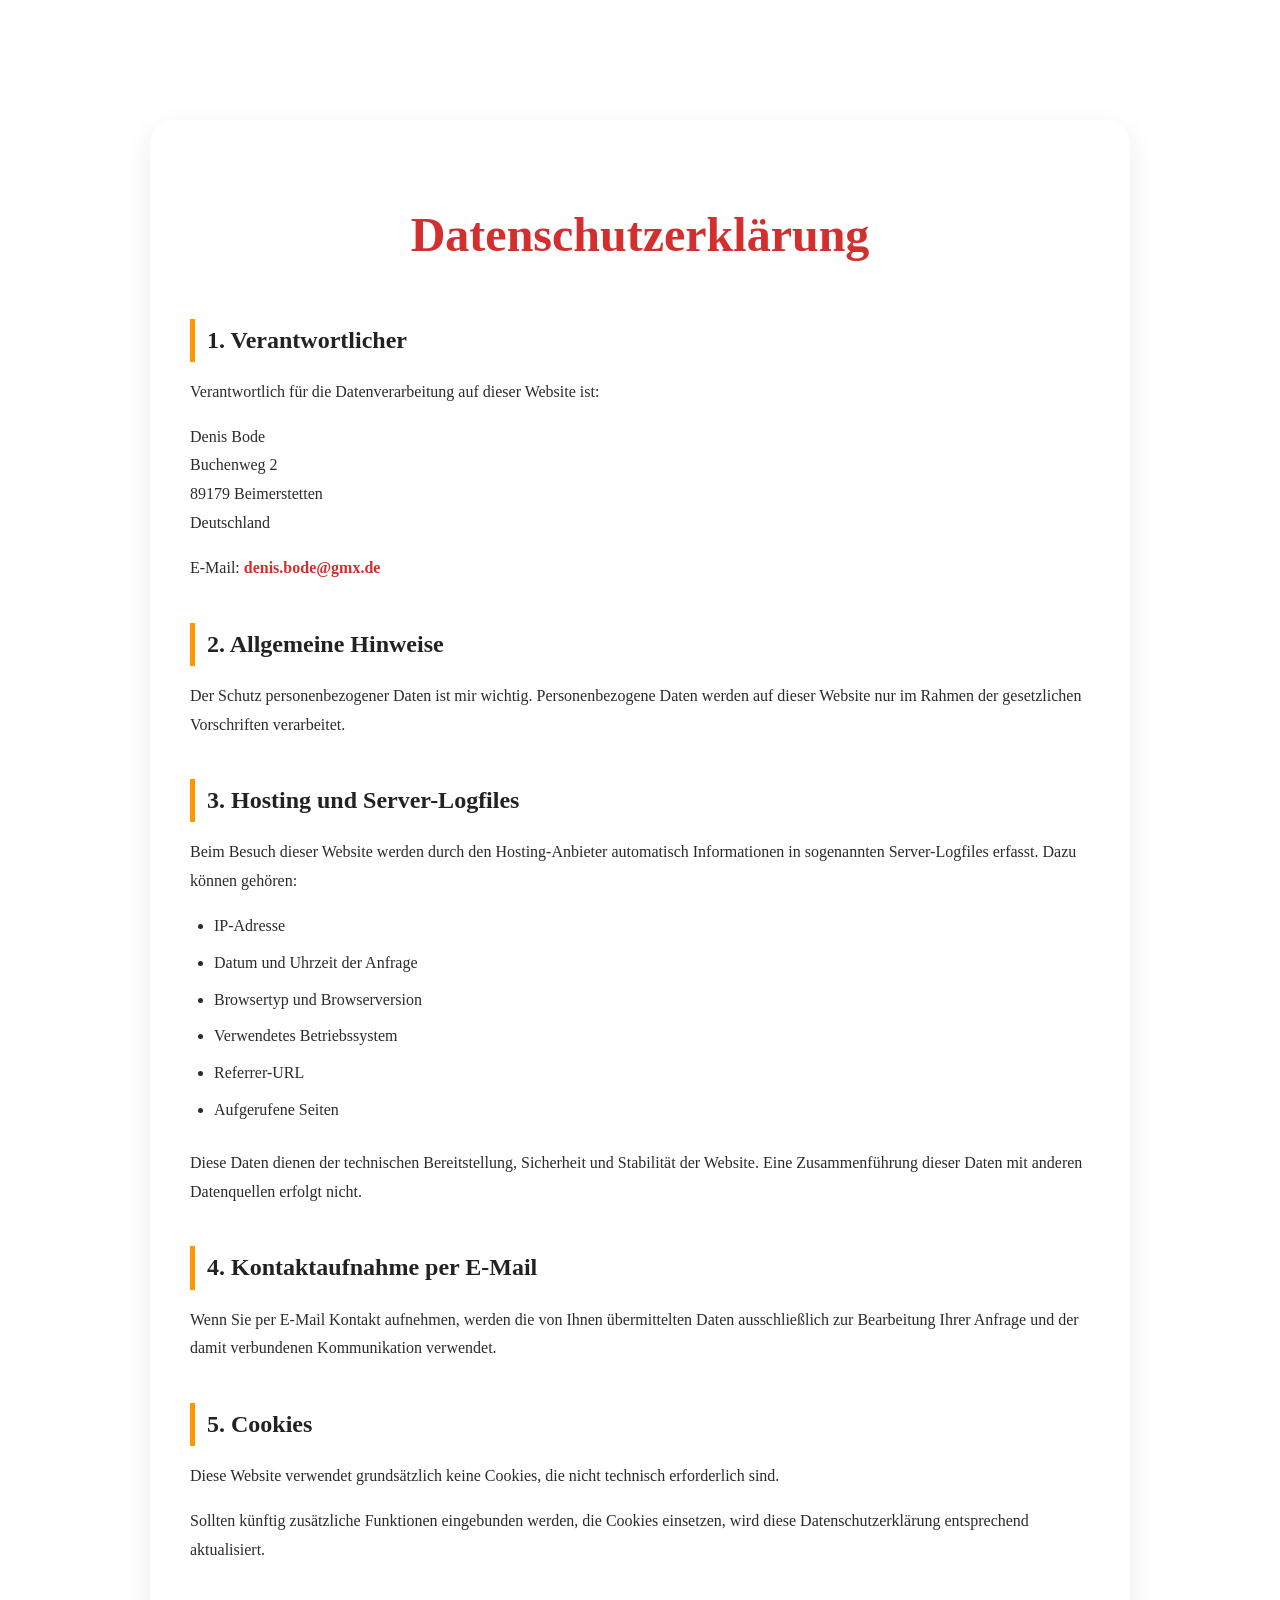
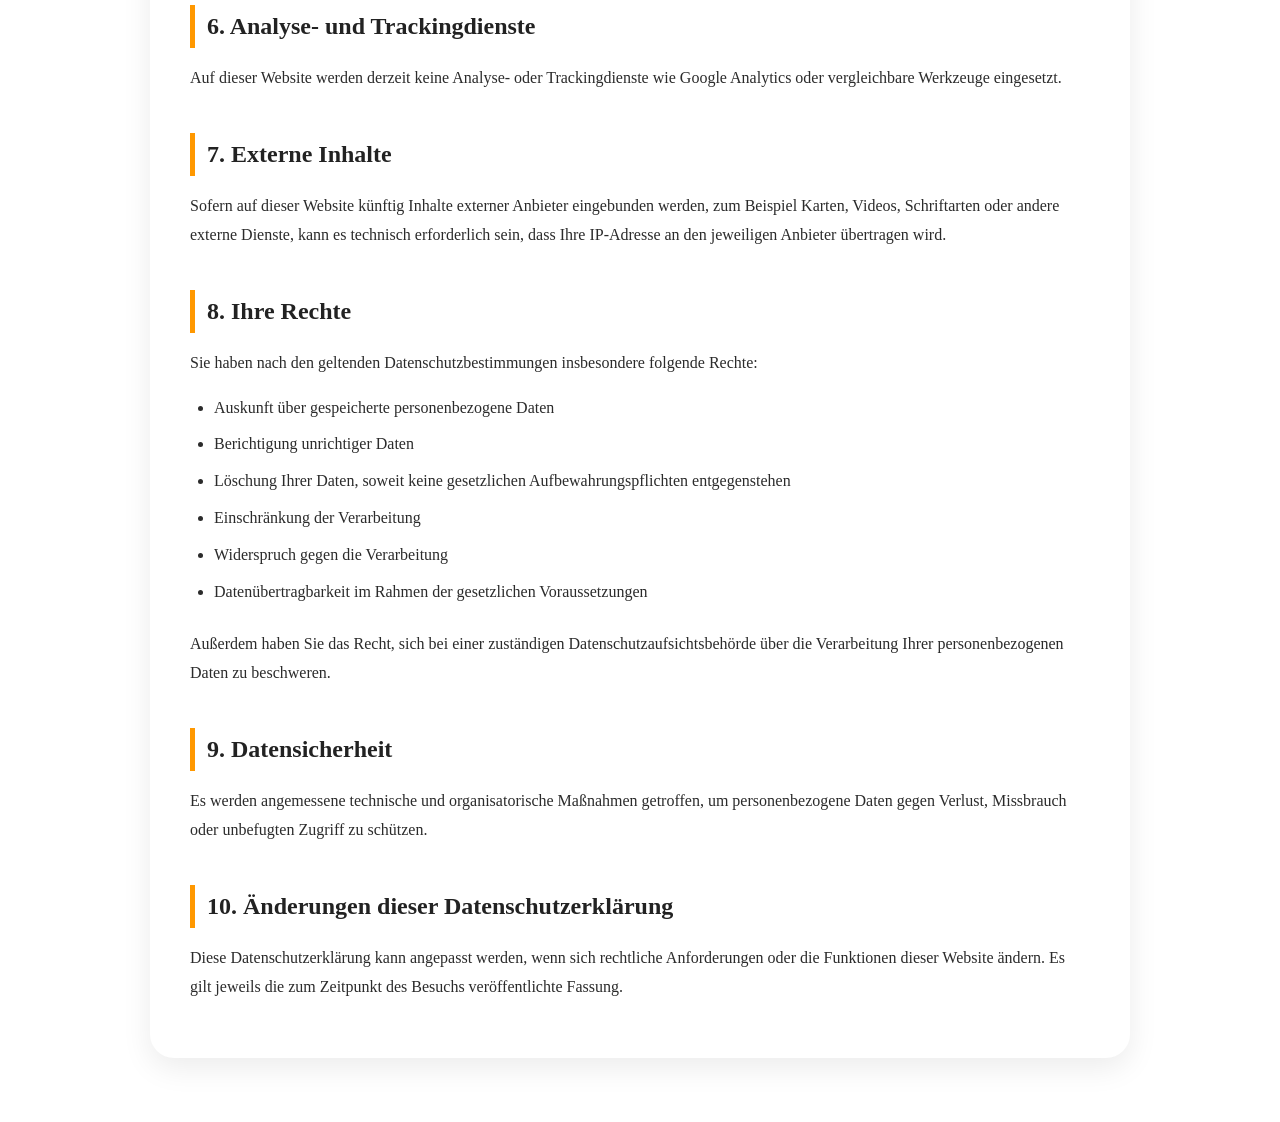
==== datenschutz.html @ baaefd2c "add dateschutz.html, impressum.html for footer with styles" ====
<!DOCTYPE html>
<html lang="de">

<head>
    <meta charset="UTF-8">
    <meta name="viewport" content="width=device-width, initial-scale=1.0">
    <title>Datenschutz</title>
    <link rel="stylesheet" href="./styles/style.css">
</head>

<body>



    <main class="legal-container">

        <h1>Datenschutzerklärung</h1>

        <h2>1. Verantwortlicher</h2>
        <p>
            Verantwortlich für die Datenverarbeitung auf dieser Website ist:
        </p>

        <p>
            Denis Bode<br>
            Buchenweg 2<br>
            89179 Beimerstetten<br>
            Deutschland
        </p>

        <p>
            E-Mail:
            <a href="mailto:denis.bode@gmx.de">denis.bode@gmx.de</a>
        </p>

        <h2>2. Allgemeine Hinweise</h2>
        <p>
            Der Schutz personenbezogener Daten ist mir wichtig. Personenbezogene Daten
            werden auf dieser Website nur im Rahmen der gesetzlichen Vorschriften verarbeitet.
        </p>

        <h2>3. Hosting und Server-Logfiles</h2>
        <p>
            Beim Besuch dieser Website werden durch den Hosting-Anbieter automatisch
            Informationen in sogenannten Server-Logfiles erfasst. Dazu können gehören:
        </p>

        <ul>
            <li>IP-Adresse</li>
            <li>Datum und Uhrzeit der Anfrage</li>
            <li>Browsertyp und Browserversion</li>
            <li>Verwendetes Betriebssystem</li>
            <li>Referrer-URL</li>
            <li>Aufgerufene Seiten</li>
        </ul>

        <p>
            Diese Daten dienen der technischen Bereitstellung, Sicherheit und Stabilität
            der Website. Eine Zusammenführung dieser Daten mit anderen Datenquellen erfolgt nicht.
        </p>

        <h2>4. Kontaktaufnahme per E-Mail</h2>
        <p>
            Wenn Sie per E-Mail Kontakt aufnehmen, werden die von Ihnen übermittelten Daten
            ausschließlich zur Bearbeitung Ihrer Anfrage und der damit verbundenen Kommunikation
            verwendet.
        </p>

        <h2>5. Cookies</h2>
        <p>
            Diese Website verwendet grundsätzlich keine Cookies, die nicht technisch erforderlich sind.
        </p>

        <p>
            Sollten künftig zusätzliche Funktionen eingebunden werden, die Cookies einsetzen,
            wird diese Datenschutzerklärung entsprechend aktualisiert.
        </p>

        <h2>6. Analyse- und Trackingdienste</h2>
        <p>
            Auf dieser Website werden derzeit keine Analyse- oder Trackingdienste wie
            Google Analytics oder vergleichbare Werkzeuge eingesetzt.
        </p>

        <h2>7. Externe Inhalte</h2>
        <p>
            Sofern auf dieser Website künftig Inhalte externer Anbieter eingebunden werden,
            zum Beispiel Karten, Videos, Schriftarten oder andere externe Dienste, kann es
            technisch erforderlich sein, dass Ihre IP-Adresse an den jeweiligen Anbieter
            übertragen wird.
        </p>

        <h2>8. Ihre Rechte</h2>
        <p>
            Sie haben nach den geltenden Datenschutzbestimmungen insbesondere folgende Rechte:
        </p>

        <ul>
            <li>Auskunft über gespeicherte personenbezogene Daten</li>
            <li>Berichtigung unrichtiger Daten</li>
            <li>Löschung Ihrer Daten, soweit keine gesetzlichen Aufbewahrungspflichten entgegenstehen</li>
            <li>Einschränkung der Verarbeitung</li>
            <li>Widerspruch gegen die Verarbeitung</li>
            <li>Datenübertragbarkeit im Rahmen der gesetzlichen Voraussetzungen</li>
        </ul>

        <p>
            Außerdem haben Sie das Recht, sich bei einer zuständigen Datenschutzaufsichtsbehörde
            über die Verarbeitung Ihrer personenbezogenen Daten zu beschweren.
        </p>

        <h2>9. Datensicherheit</h2>
        <p>
            Es werden angemessene technische und organisatorische Maßnahmen getroffen, um
            personenbezogene Daten gegen Verlust, Missbrauch oder unbefugten Zugriff zu schützen.
        </p>

        <h2>10. Änderungen dieser Datenschutzerklärung</h2>
        <p>
            Diese Datenschutzerklärung kann angepasst werden, wenn sich rechtliche Anforderungen
            oder die Funktionen dieser Website ändern. Es gilt jeweils die zum Zeitpunkt des
            Besuchs veröffentlichte Fassung.
        </p>

    </main>

</body>

</html>
---- styles/style.css ----
.main-header {
    height: 128px;
    background-color: #E76C1F;
}

.main-footer {
    background-color: #E76C1F;
    min-height: 96px;

    display: flex;
    justify-content: center;
    align-items: center;
}

.footer-content {
    display: flex;
    justify-content: center;
    align-items: center;
    gap: 48px;

    flex-wrap: wrap;

    color: white;
    font-size: 15px;
    font-weight: 500;
}

.footer-content a {
    color: white;
    text-decoration: none;
    transition: opacity 0.2s ease;
}

.footer-content a:hover {
    opacity: 0.75;
}

.hero-section {
    position: relative;
}

.hero-image {
    width: 100%;
    height: 500px;
    object-fit: cover;
    display: block;
}

.profile-image-container {
    width: 250px;
    height: 250px;
    border-radius: 50%;
    background-color: white;
    border: solid 20px white;

    position: absolute;
    left: 50%;
    bottom: -100px;
    transform: translateX(-50%);

    overflow: hidden;
}

.hero-icon-image {
    width: 100%;
    height: 100%;
    object-fit: cover;
}

.headline {
    font-size: 64px;
}

.restaurant-info {
    display: flex;
    flex-direction: column;
    align-items: center;

    padding-top: 90px;
    padding-bottom: 24px;
}

.restaurant-info h1 {
    font-size: 32px;
    color: #E76C1F;
    margin-bottom: 8px;
}

.restaurant-info p {
    font-size: 14px;
    text-align: center;
    max-width: 500px;
}

/* ===========================
   Datenschutz / Impressum
   =========================== */

.legal-container {
    max-width: 900px;
    margin: 120px auto 64px;
    padding: 40px;
    background: #ffffff;
    border-radius: 24px;
    box-shadow: 0 10px 30px rgba(0, 0, 0, 0.08);
    line-height: 1.8;
    color: #2b2b2b;
}

.legal-container h1 {
    font-size: 3rem;
    margin-bottom: 32px;
    text-align: center;
    color: #d32f2f;
    /* Passend zu einer Burger-/Bestellapp */
}

.legal-container h2 {
    font-size: 1.5rem;
    margin-top: 40px;
    margin-bottom: 16px;
    color: #222;
    border-left: 5px solid #ff9800;
    padding-left: 12px;
}

.legal-container p {
    margin-bottom: 16px;
    font-size: 1rem;
}

.legal-container ul {
    margin: 16px 0 24px 24px;
    padding: 0;
}

.legal-container li {
    margin-bottom: 8px;
}

.legal-container a {
    color: #d32f2f;
    text-decoration: none;
    font-weight: 600;
    transition: color 0.2s ease;
}

.legal-container a:hover {
    color: #ff9800;
    text-decoration: underline;
}

@media (max-width: 768px) {
    .legal-container {
        margin: 96px 16px 32px;
        padding: 24px;
        border-radius: 16px;
    }

    .legal-container h1 {
        font-size: 2.2rem;
    }

    .legal-container h2 {
        font-size: 1.3rem;
    }
}
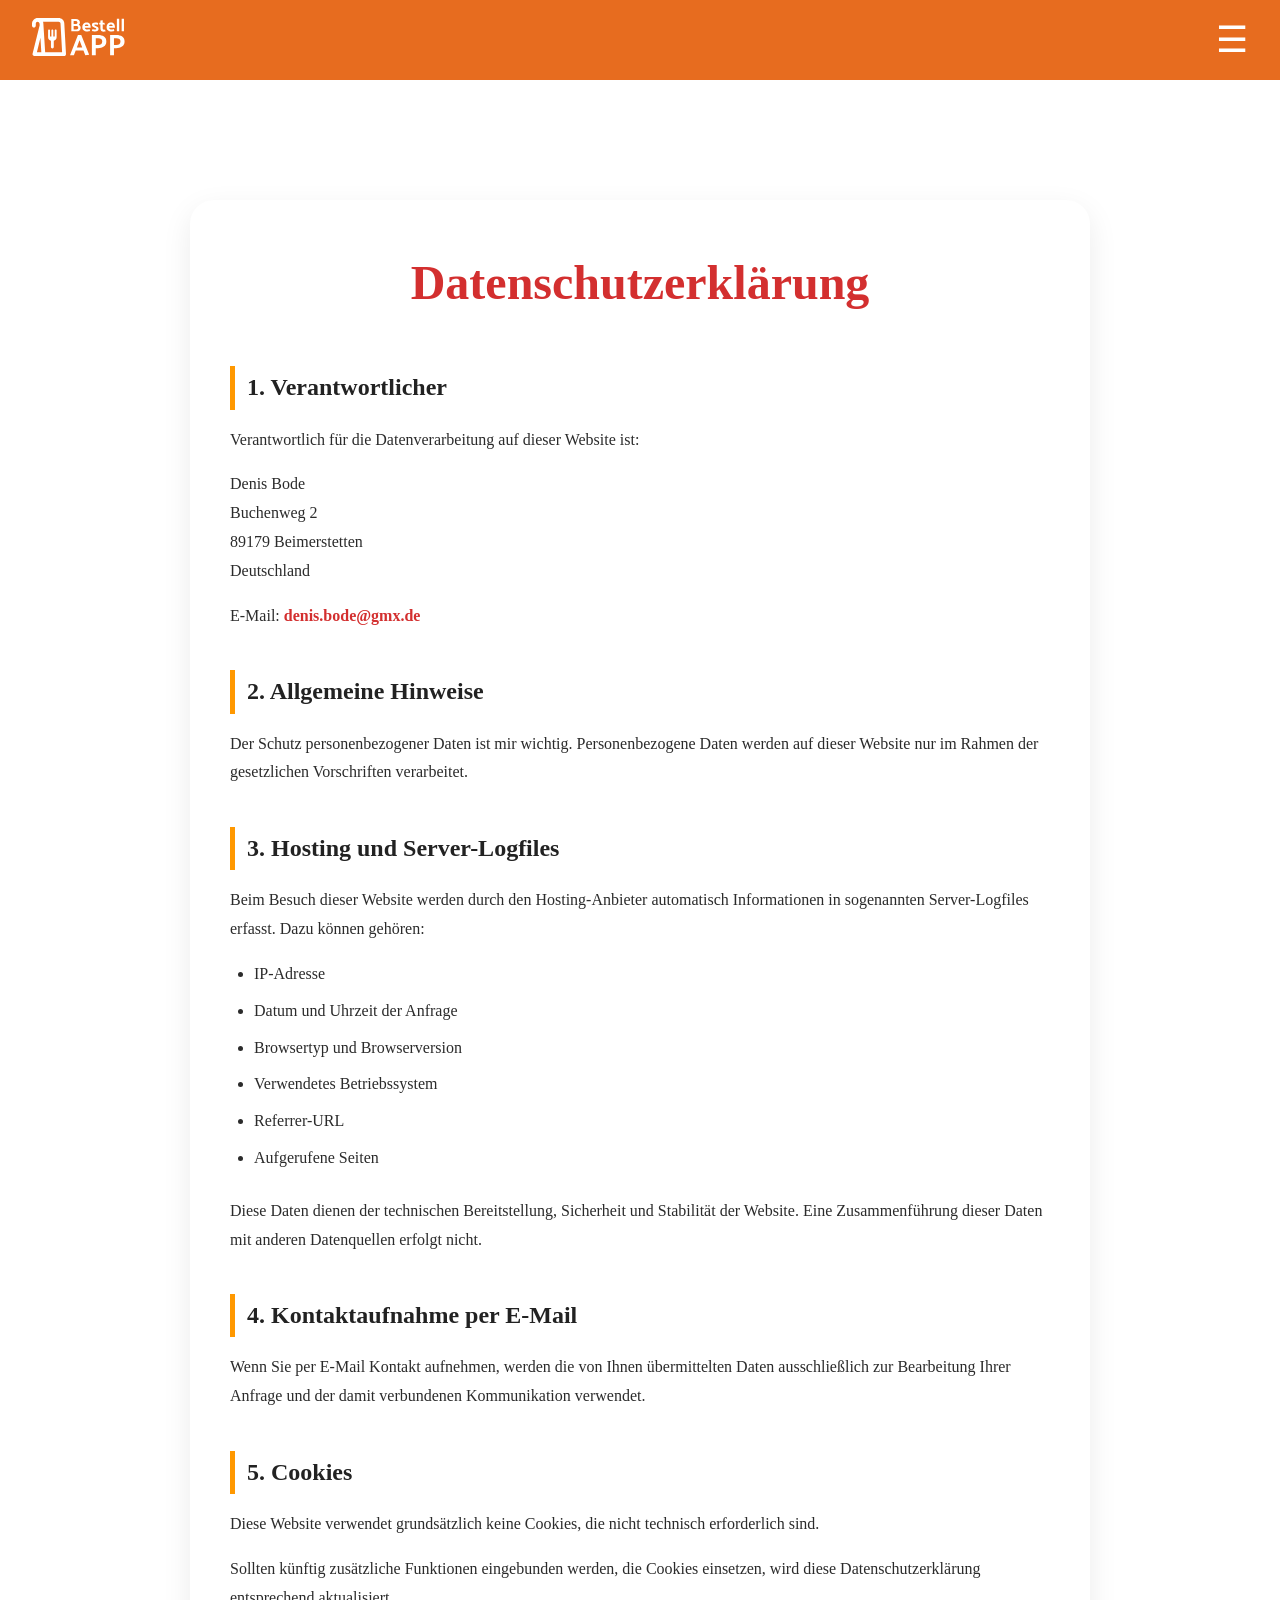
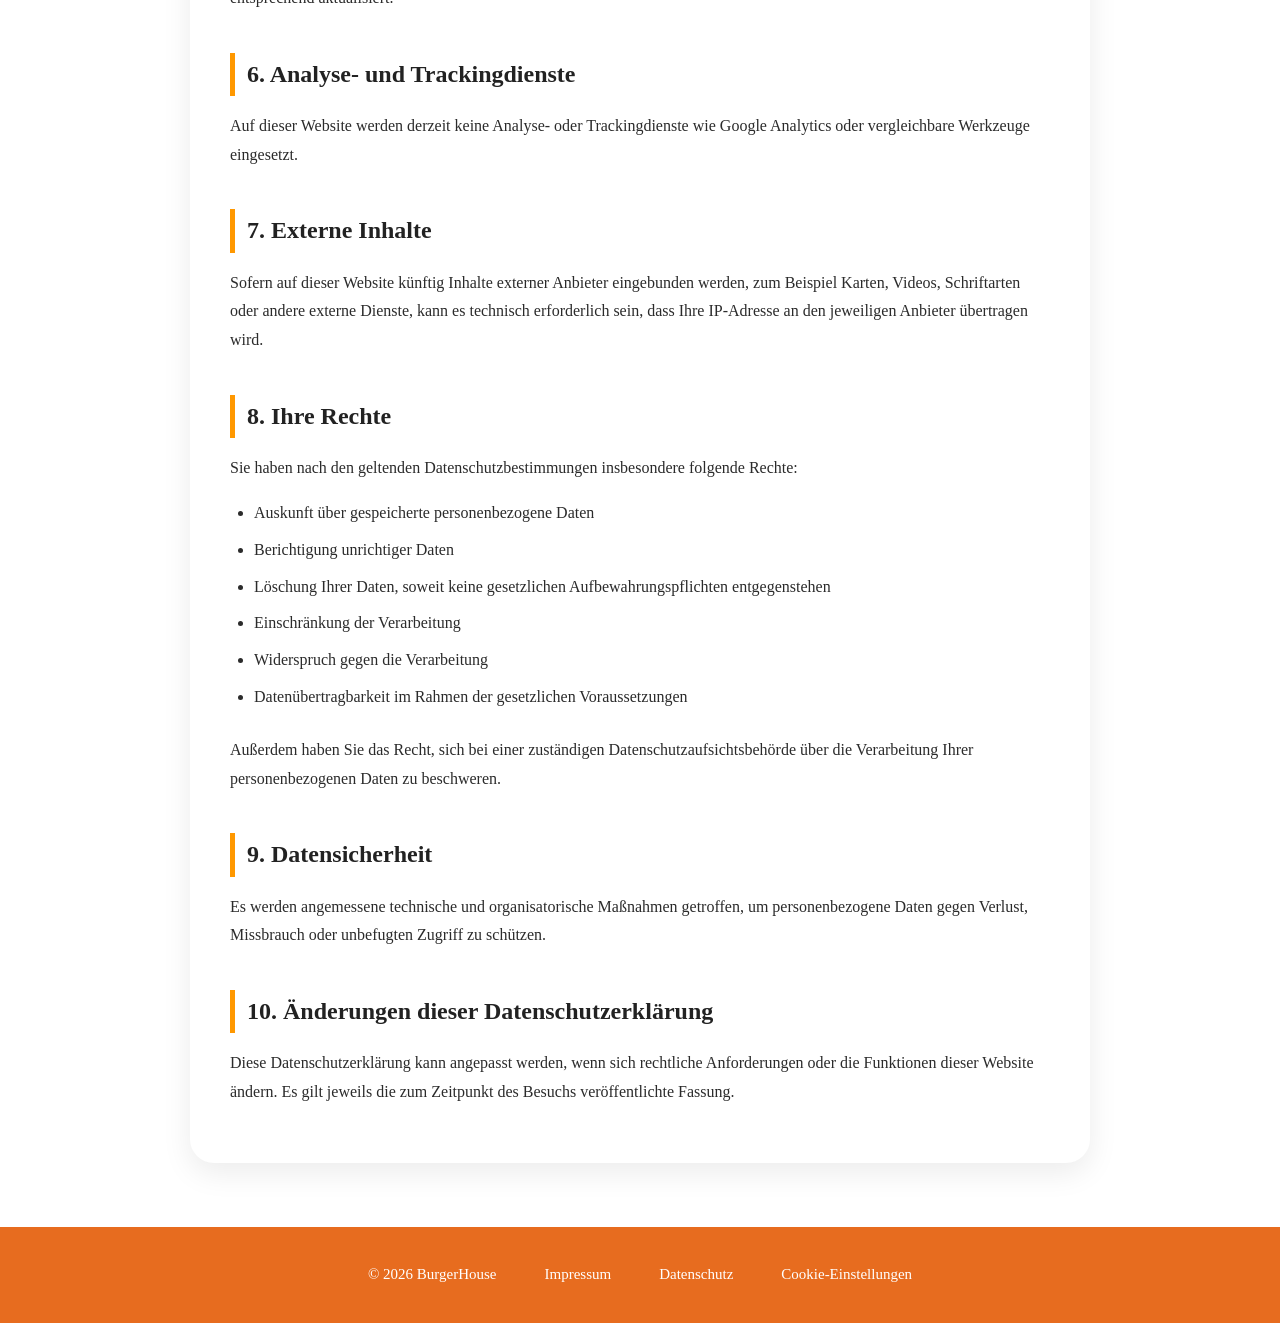
==== commit 0da27266: "add header to impressum and datenschutz" ====
--- a/datenschutz.html
+++ b/datenschutz.html
@@ -5,12 +5,32 @@
     <meta charset="UTF-8">
     <meta name="viewport" content="width=device-width, initial-scale=1.0">
     <title>Datenschutz</title>
+
+    <link rel="icon" type="image/png" href="./assets/icons/favicon.png">
+
+    <link rel="stylesheet" href="./styles/standard.css">
     <link rel="stylesheet" href="./styles/style.css">
 </head>
 
 <body>
 
+    <header class="main-header">
 
+        <div class="header-content">
+
+            <div class="header-logo">
+                <a href="index.html" aria-label="Zur Startseite">
+                    <img src="./assets/icons/logoBestellapp.svg" alt="Bestellapp Logo">
+                </a>
+            </div>
+
+            <button class="menu-button" aria-label="Menü öffnen">
+                ☰
+            </button>
+
+        </div>
+
+    </header>
 
     <main class="legal-container">
 
@@ -124,6 +144,19 @@
 
     </main>
 
+    <footer class="main-footer">
+        <div class="footer-content">
+
+            <span>© 2026 BurgerHouse</span>
+
+            <a href="impressum.html">Impressum</a>
+            <a href="datenschutz.html">Datenschutz</a>
+
+            <a href="#">Cookie-Einstellungen</a>
+
+        </div>
+    </footer>
+
 </body>
 
-</html>+</html>
--- a/styles/standard.css
+++ b/styles/standard.css
@@ -0,0 +1,26 @@
+* {
+    margin: 0;
+    padding: 0;
+    box-sizing: border-box;
+}
+
+html {
+    scroll-behavior: smooth;
+}
+
+body {
+    min-height: 100vh;
+    display: flex;
+    flex-direction: column;
+}
+
+main {
+    width: 100%;
+    margin: 0 auto;
+    flex: 1;
+}
+
+/* html,
+body {
+    overflow-x: hidden;
+} */
--- a/styles/style.css
+++ b/styles/style.css
@@ -1,6 +1,46 @@
 .main-header {
-    height: 128px;
+    height: 80px;
     background-color: #E76C1F;
+
+    display: flex;
+    align-items: center;
+    justify-content: center;
+}
+
+.header-content {
+    width: 100%;
+    max-width: 1400px;
+
+    display: flex;
+    justify-content: space-between;
+    align-items: center;
+
+    padding: 0 32px;
+}
+
+.header-logo {
+    display: flex;
+    align-items: center;
+    gap: 12px;
+
+    color: white;
+    font-size: 28px;
+    font-weight: 700;
+}
+
+.menu-button {
+    background: none;
+    border: none;
+
+    color: white;
+    font-size: 36px;
+
+    cursor: pointer;
+    transition: opacity 0.2s ease;
+}
+
+.menu-button:hover {
+    opacity: 0.8;
 }
 
 .main-footer {
@@ -164,4 +204,21 @@
     .legal-container h2 {
         font-size: 1.3rem;
     }
+}
+
+@media (max-width: 600px) {
+    .hero-image {
+        height: 280px;
+    }
+
+    .profile-image-container {
+        width: 150px;
+        height: 150px;
+        border-width: 12px;
+        bottom: -70px;
+    }
+
+    .restaurant-info {
+        padding-top: 80px;
+    }
 }
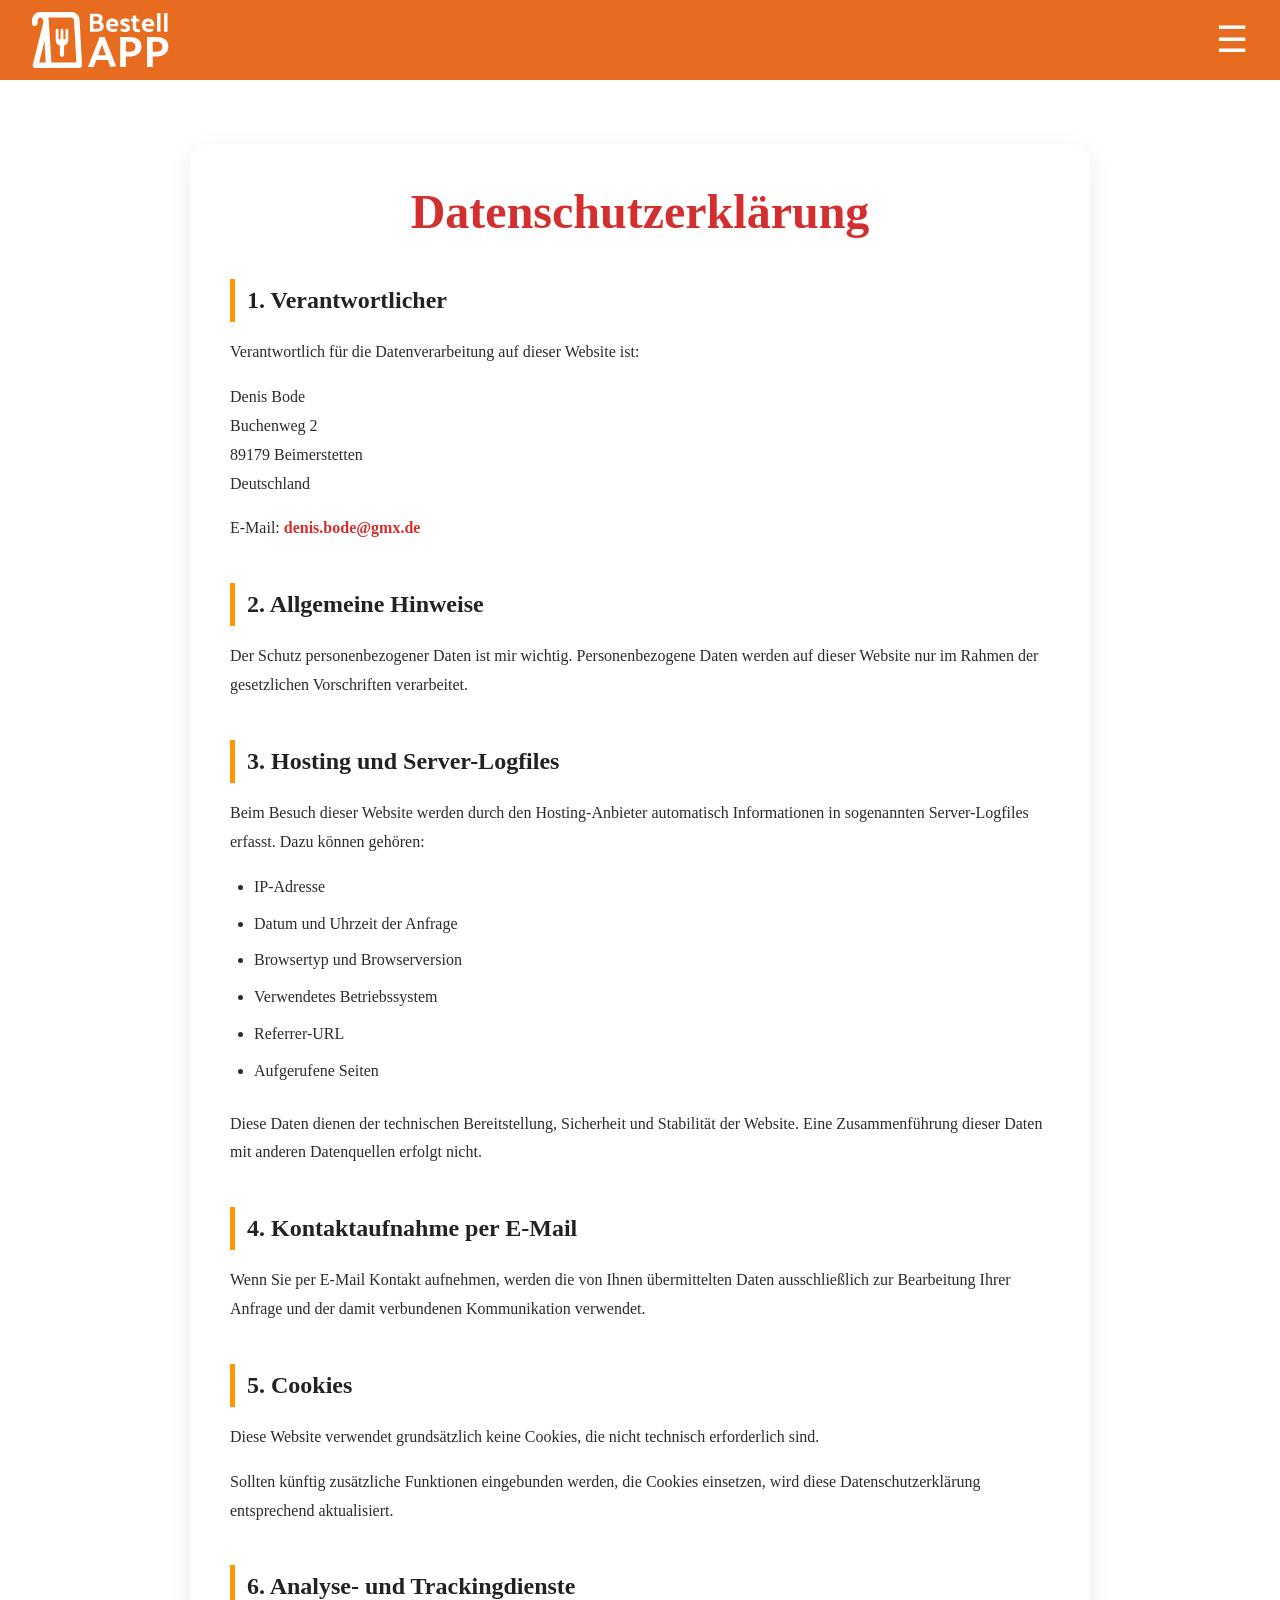
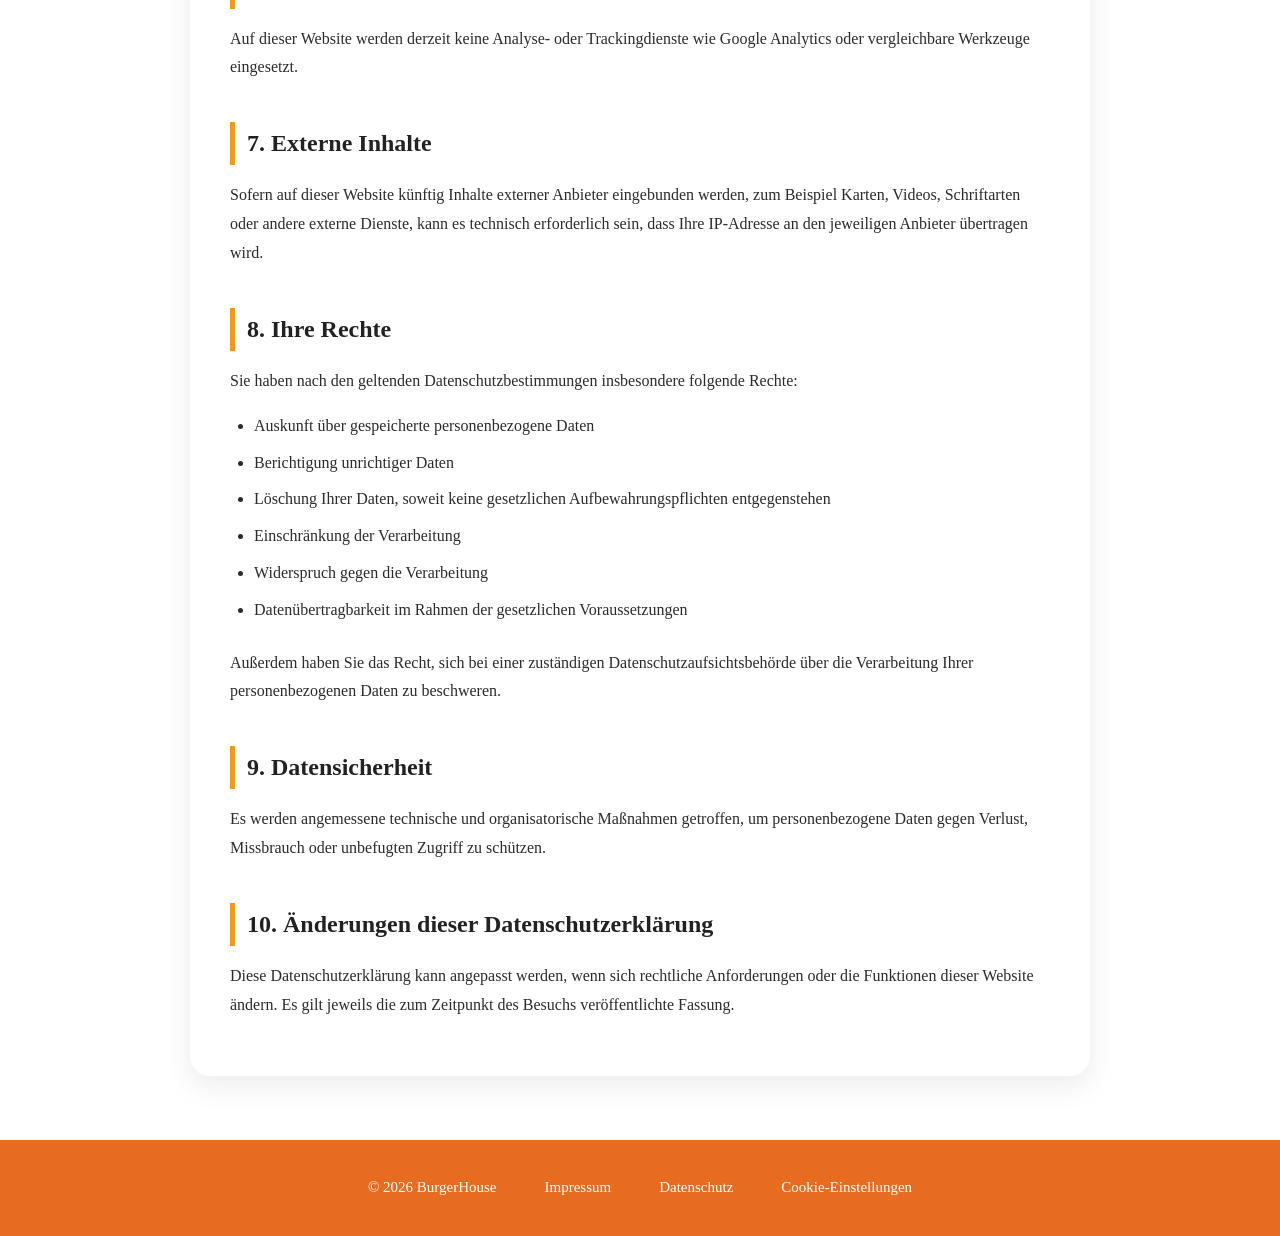
==== commit af496c9e: "add slider for sections, add href`s for footer links" ====
--- a/datenschutz.html
+++ b/datenschutz.html
@@ -147,7 +147,7 @@
     <footer class="main-footer">
         <div class="footer-content">
 
-            <span>© 2026 BurgerHouse</span>
+            <a href="index.html">© 2026 BurgerHouse</a>
 
             <a href="impressum.html">Impressum</a>
             <a href="datenschutz.html">Datenschutz</a>
@@ -159,4 +159,4 @@
 
 </body>
 
-</html>
+</html>
--- a/styles/standard.css
+++ b/styles/standard.css
@@ -19,8 +19,3 @@
     margin: 0 auto;
     flex: 1;
 }
-
-/* html,
-body {
-    overflow-x: hidden;
-} */
--- a/styles/style.css
+++ b/styles/style.css
@@ -26,6 +26,16 @@
     color: white;
     font-size: 28px;
     font-weight: 700;
+}
+
+.header-logo a {
+    display: flex;
+    align-items: center;
+}
+
+.header-logo img {
+    height: 56px;
+    width: auto;
 }
 
 .menu-button {
@@ -107,10 +117,6 @@
     object-fit: cover;
 }
 
-.headline {
-    font-size: 64px;
-}
-
 .restaurant-info {
     display: flex;
     flex-direction: column;
@@ -132,27 +138,25 @@
     max-width: 500px;
 }
 
-/* ===========================
-   Datenschutz / Impressum
-   =========================== */
-
 .legal-container {
+    width: min(900px, calc(100% - 48px));
     max-width: 900px;
-    margin: 120px auto 64px;
+    margin: 64px auto;
     padding: 40px;
     background: #ffffff;
-    border-radius: 24px;
+    border-radius: 20px;
     box-shadow: 0 10px 30px rgba(0, 0, 0, 0.08);
     line-height: 1.8;
     color: #2b2b2b;
 }
 
 .legal-container h1 {
-    font-size: 3rem;
+    font-size: clamp(1.55rem, 7.5vw, 3rem);
     margin-bottom: 32px;
     text-align: center;
     color: #d32f2f;
-    /* Passend zu einer Burger-/Bestellapp */
+    line-height: 1.15;
+    white-space: nowrap;
 }
 
 .legal-container h2 {
@@ -190,19 +194,105 @@
     text-decoration: underline;
 }
 
+.restaurant-rating {
+    display: flex;
+    align-items: center;
+    gap: 12px;
+
+    margin-bottom: 12px;
+
+    color: #E76C1F;
+    font-size: 16px;
+    font-weight: 700;
+}
+
+.restaurant-details {
+    display: flex;
+    justify-content: center;
+    gap: 16px;
+    flex-wrap: wrap;
+
+    margin-top: 16px;
+}
+
+.restaurant-details span {
+    padding: 10px 16px;
+
+    background-color: #2B2B2B;
+    color: white;
+
+    border-radius: 999px;
+
+    font-size: 14px;
+    font-weight: 600;
+}
+
+.content-wrapper {
+    --content-padding: 24px;
+
+    display: flex;
+    align-items: flex-start;
+    gap: 24px;
+    padding: 24px;
+    overflow-x: clip;
+
+    position: relative;
+}
+
+.menu-section {
+    flex: 1;
+}
+
 @media (max-width: 768px) {
+    .header-content {
+        padding: 0 20px;
+    }
+
+    .header-logo img {
+        height: 48px;
+    }
+
+    .footer-content {
+        gap: 24px;
+        padding: 24px 20px;
+    }
+
     .legal-container {
-        margin: 96px 16px 32px;
+        width: calc(100% - 32px);
+        margin: 32px auto;
         padding: 24px;
         border-radius: 16px;
     }
 
     .legal-container h1 {
-        font-size: 2.2rem;
+        font-size: clamp(1.55rem, 7.5vw, 2.2rem);
     }
 
     .legal-container h2 {
         font-size: 1.3rem;
+    }
+}
+
+@media (max-width: 480px) {
+    .legal-container {
+        width: calc(100% - 24px);
+        margin: 20px auto;
+        padding: 20px 16px;
+        border-radius: 14px;
+        line-height: 1.65;
+    }
+
+    .legal-container h1 {
+        margin-bottom: 24px;
+    }
+
+    .legal-container h2 {
+        font-size: 1.15rem;
+        margin-top: 32px;
+    }
+
+    .legal-container ul {
+        margin-left: 18px;
     }
 }
 
@@ -221,4 +311,28 @@
     .restaurant-info {
         padding-top: 80px;
     }
-}+
+    .restaurant-rating {
+        flex-direction: column;
+        gap: 4px;
+    }
+
+    .restaurant-details {
+        gap: 8px;
+        padding: 0 16px;
+    }
+
+    .restaurant-details span {
+        font-size: 13px;
+        padding: 8px 12px;
+    }
+}
+
+@media (max-width: 900px) {
+    .content-wrapper {
+        --content-padding: 16px;
+
+        display: block;
+        padding: 16px;
+    }
+}
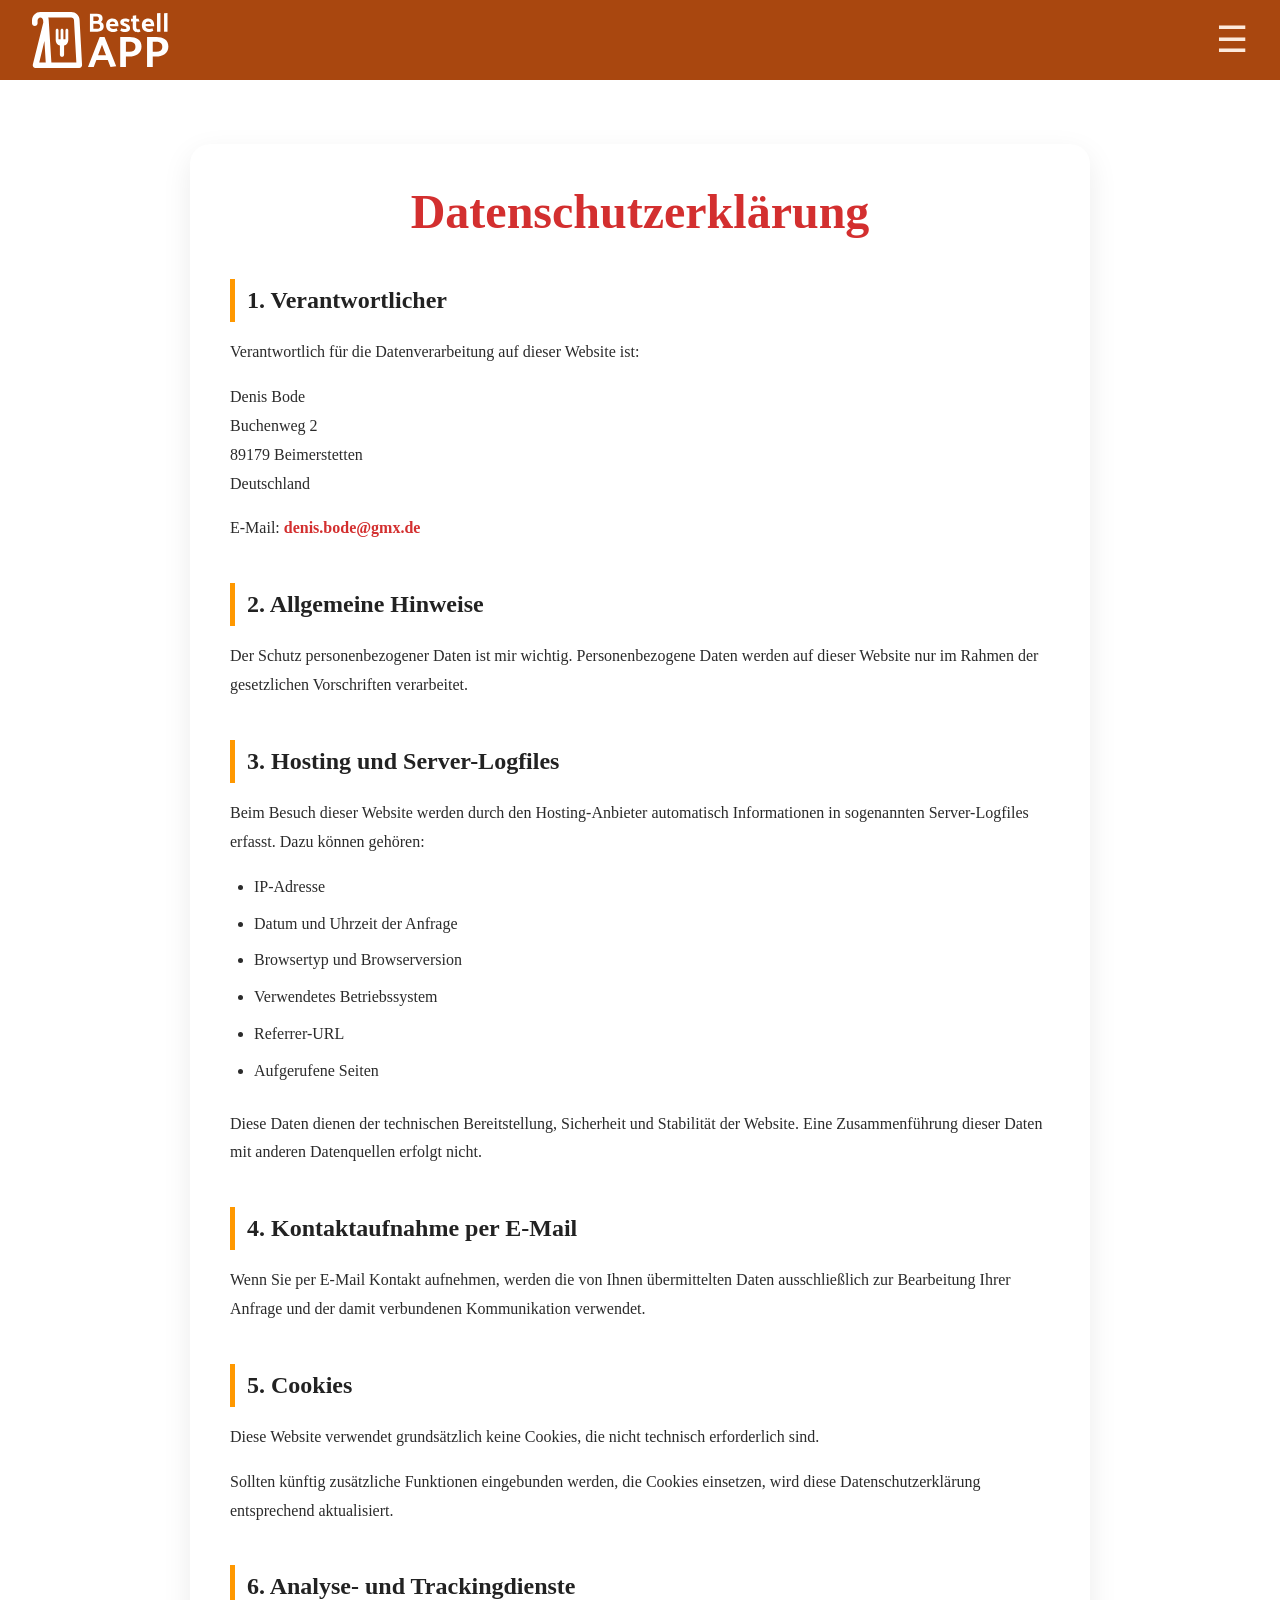
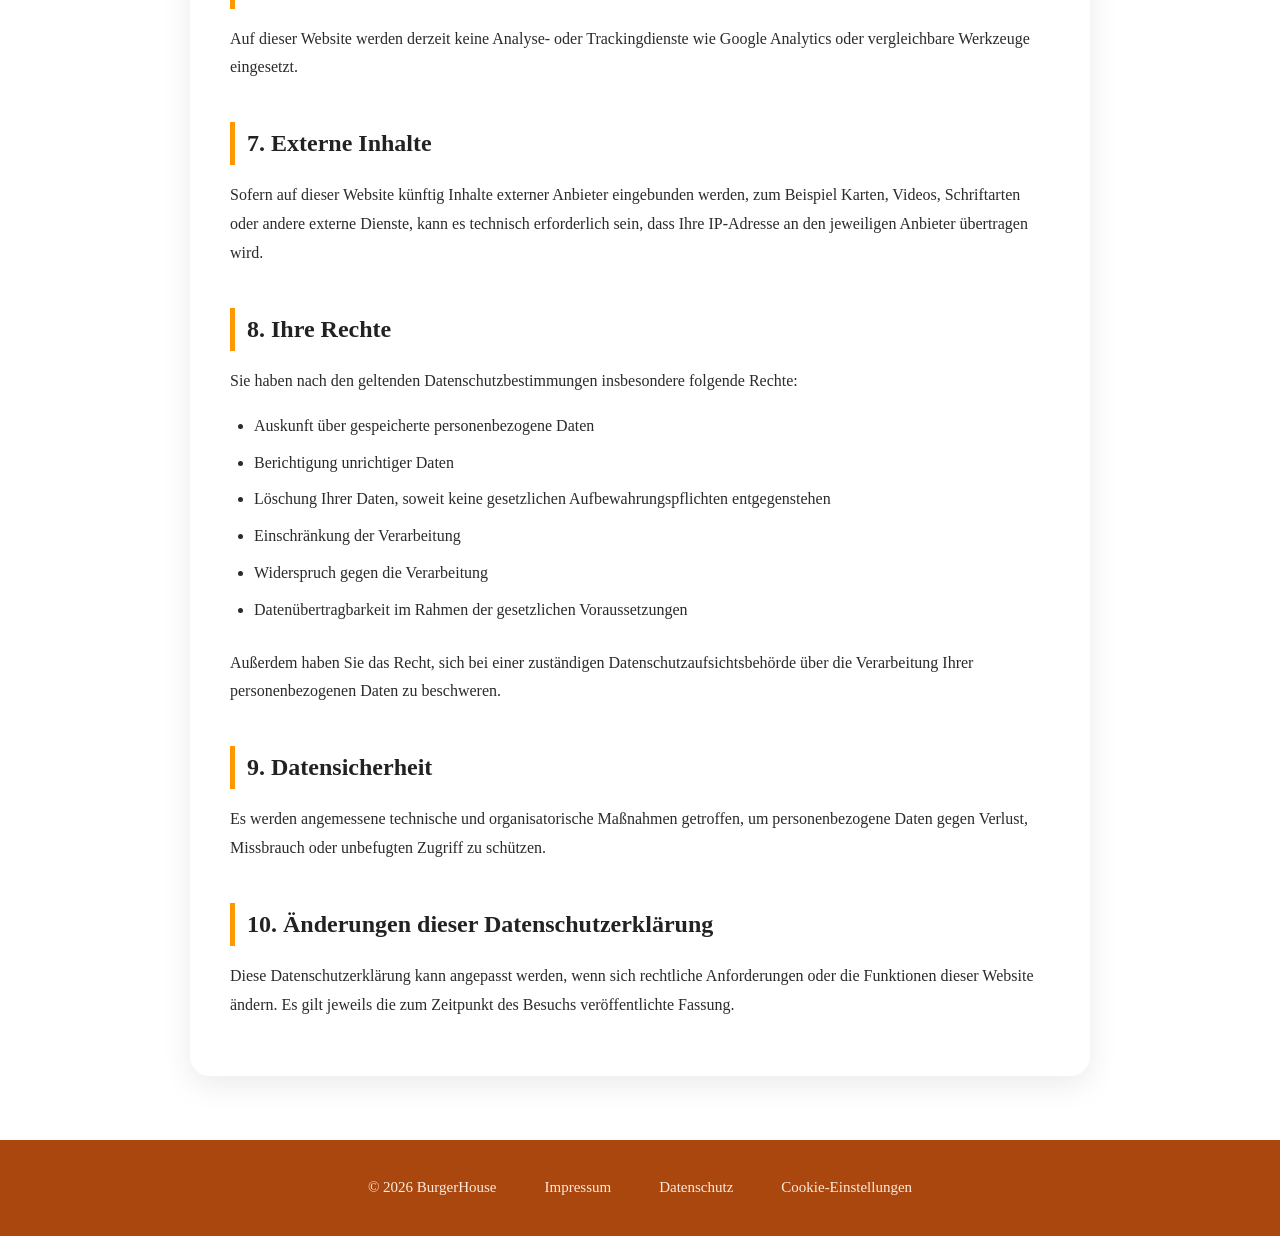
==== commit cb2b0123: "optimize projekt strukture, add max size 1440px" ====
--- a/datenschutz.html
+++ b/datenschutz.html
@@ -9,7 +9,7 @@
     <link rel="icon" type="image/png" href="./assets/icons/favicon.png">
 
     <link rel="stylesheet" href="./styles/standard.css">
-    <link rel="stylesheet" href="./styles/style.css">
+    <link rel="stylesheet" href="./style.css">
 </head>
 
 <body>
--- a/styles/standard.css
+++ b/styles/standard.css
@@ -4,8 +4,72 @@
     box-sizing: border-box;
 }
 
+:root {
+    --color-primary: #A9470F;
+    --color-primary-soft: #FDEADC;
+    --color-dark: #2B2B2B;
+    --color-dark-soft: #3A3A3A;
+    --color-dark-deep: #1f1f1f;
+    --color-white: #ffffff;
+    --color-text-on-dark: var(--color-primary-soft);
+    --color-text: #2b2b2b;
+    --color-text-dark: #222;
+    --color-text-muted: #666;
+    --color-border-dark: #444;
+    --color-muted-light: #bbbbbb;
+    --color-muted: #bdbdbd;
+    --color-modal-text: #d0d0d0;
+    --color-legal-accent: #d32f2f;
+    --color-warning: #ff9800;
+    --shadow-soft: rgba(0, 0, 0, 0.08);
+    --shadow-card: rgba(0, 0, 0, 0.1);
+    --shadow-cart: rgba(0, 0, 0, 0.25);
+    --shadow-modal: rgba(0, 0, 0, 0.35);
+    --overlay-dark: rgba(0, 0, 0, 0.6);
+    --border-light: rgba(255, 255, 255, 0.12);
+    --surface-light-hover: rgba(255, 255, 255, 0.08);
+    --primary-hover-soft: rgba(231, 108, 31, 0.22);
+    --primary-hover-border: rgba(231, 108, 31, 0.6);
+}
+
 html {
     scroll-behavior: smooth;
+}
+
+.skip-link {
+    position: absolute;
+    top: 12px;
+    left: 12px;
+    z-index: 10001;
+
+    padding: 10px 14px;
+
+    background-color: var(--color-dark);
+    color: var(--color-text-on-dark);
+
+    transform: translateY(-140%);
+    transition: transform 0.2s ease;
+}
+
+.skip-link:focus {
+    transform: translateY(0);
+}
+
+:focus-visible {
+    outline: 3px solid var(--color-primary);
+    outline-offset: 3px;
+}
+
+@media (forced-colors: active) {
+    :focus-visible {
+        outline: 3px solid Highlight;
+    }
+
+    .skip-link,
+    button,
+    a {
+        forced-color-adjust: auto;
+    }
 }
 
 body {
@@ -16,6 +80,7 @@
 
 main {
     width: 100%;
+    max-width: 1440px;
     margin: 0 auto;
     flex: 1;
 }
--- a/style.css
+++ b/style.css
@@ -0,0 +1,347 @@
+.main-header {
+    height: 80px;
+    background-color: var(--color-primary);
+
+    display: flex;
+    align-items: center;
+    justify-content: center;
+}
+
+.header-content {
+    width: 100%;
+    max-width: 1400px;
+
+    display: flex;
+    justify-content: space-between;
+    align-items: center;
+
+    padding: 0 32px;
+}
+
+.header-logo {
+    display: flex;
+    align-items: center;
+    gap: 12px;
+
+    color: var(--color-text-on-dark);
+    font-size: 28px;
+    font-weight: 700;
+}
+
+.header-logo a {
+    display: flex;
+    align-items: center;
+}
+
+.header-logo img {
+    height: 56px;
+    width: auto;
+}
+
+.menu-button {
+    background: none;
+    border: none;
+
+    color: var(--color-text-on-dark);
+    font-size: 36px;
+
+    cursor: pointer;
+    transition: opacity 0.2s ease;
+}
+
+.menu-button:hover {
+    opacity: 0.8;
+}
+
+.main-footer {
+    background-color: var(--color-primary);
+    min-height: 96px;
+
+    display: flex;
+    justify-content: center;
+    align-items: center;
+}
+
+.footer-content {
+    display: flex;
+    justify-content: center;
+    align-items: center;
+    gap: 48px;
+
+    flex-wrap: wrap;
+
+    color: var(--color-text-on-dark);
+    font-size: 15px;
+    font-weight: 500;
+}
+
+.footer-content a {
+    color: var(--color-text-on-dark);
+    text-decoration: none;
+    transition: opacity 0.2s ease;
+}
+
+.footer-content a:hover {
+    opacity: 0.75;
+}
+
+.hero-section {
+    position: relative;
+    max-width: 1440px;
+    margin: 0 auto;
+}
+
+.hero-image {
+    width: 100%;
+    height: 500px;
+    object-fit: cover;
+    display: block;
+}
+
+.profile-image-container {
+    width: 250px;
+    height: 250px;
+    border-radius: 50%;
+    background-color: var(--color-white);
+    border: solid 20px var(--color-white);
+
+    position: absolute;
+    left: 50%;
+    bottom: -100px;
+    transform: translateX(-50%);
+
+    overflow: hidden;
+}
+
+.hero-icon-image {
+    width: 100%;
+    height: 100%;
+    object-fit: cover;
+}
+
+.restaurant-info {
+    max-width: 1440px;
+    margin: 0 auto;
+
+    display: flex;
+    flex-direction: column;
+    align-items: center;
+
+    padding-top: 90px;
+    padding-bottom: 24px;
+}
+
+.restaurant-info h1 {
+    font-size: 32px;
+    color: var(--color-primary);
+    margin-bottom: 8px;
+}
+
+.restaurant-info p {
+    font-size: 14px;
+    text-align: center;
+    max-width: 500px;
+}
+
+.legal-container {
+    width: min(900px, calc(100% - 48px));
+    max-width: 900px;
+    margin: 64px auto;
+    padding: 40px;
+    background: var(--color-white);
+    border-radius: 20px;
+    box-shadow: 0 10px 30px var(--shadow-soft);
+    line-height: 1.8;
+    color: var(--color-text);
+}
+
+.legal-container h1 {
+    font-size: clamp(1.55rem, 7.5vw, 3rem);
+    margin-bottom: 32px;
+    text-align: center;
+    color: var(--color-legal-accent);
+    line-height: 1.15;
+    white-space: nowrap;
+}
+
+.legal-container h2 {
+    font-size: 1.5rem;
+    margin-top: 40px;
+    margin-bottom: 16px;
+    color: var(--color-text-dark);
+    border-left: 5px solid var(--color-warning);
+    padding-left: 12px;
+}
+
+.legal-container p {
+    margin-bottom: 16px;
+    font-size: 1rem;
+}
+
+.legal-container ul {
+    margin: 16px 0 24px 24px;
+    padding: 0;
+}
+
+.legal-container li {
+    margin-bottom: 8px;
+}
+
+.legal-container a {
+    color: var(--color-legal-accent);
+    text-decoration: none;
+    font-weight: 600;
+    transition: color 0.2s ease;
+}
+
+.legal-container a:hover {
+    color: var(--color-warning);
+    text-decoration: underline;
+}
+
+.restaurant-rating {
+    display: flex;
+    align-items: center;
+    gap: 12px;
+
+    margin-bottom: 12px;
+
+    color: var(--color-primary);
+    font-size: 16px;
+    font-weight: 700;
+}
+
+.restaurant-details {
+    display: flex;
+    justify-content: center;
+    gap: 16px;
+    flex-wrap: wrap;
+
+    margin-top: 16px;
+}
+
+.restaurant-details span {
+    padding: 10px 16px;
+
+    background-color: var(--color-dark);
+    color: var(--color-text-on-dark);
+
+    border-radius: 999px;
+
+    font-size: 14px;
+    font-weight: 600;
+}
+
+.content-wrapper {
+    --content-padding: 24px;
+
+    width: 100%;
+    max-width: 1440px;
+    margin: 0 auto;
+
+    display: flex;
+    align-items: flex-start;
+    gap: 24px;
+    padding: 24px;
+    overflow-x: clip;
+
+    position: relative;
+}
+
+.menu-section {
+    flex: 1;
+}
+
+@media (max-width: 768px) {
+    .header-content {
+        padding: 0 20px;
+    }
+
+    .header-logo img {
+        height: 48px;
+    }
+
+    .footer-content {
+        gap: 24px;
+        padding: 24px 20px;
+    }
+
+    .legal-container {
+        width: calc(100% - 32px);
+        margin: 32px auto;
+        padding: 24px;
+        border-radius: 16px;
+    }
+
+    .legal-container h1 {
+        font-size: clamp(1.55rem, 7.5vw, 2.2rem);
+    }
+
+    .legal-container h2 {
+        font-size: 1.3rem;
+    }
+}
+
+@media (max-width: 480px) {
+    .legal-container {
+        width: calc(100% - 24px);
+        margin: 20px auto;
+        padding: 20px 16px;
+        border-radius: 14px;
+        line-height: 1.65;
+    }
+
+    .legal-container h1 {
+        margin-bottom: 24px;
+    }
+
+    .legal-container h2 {
+        font-size: 1.15rem;
+        margin-top: 32px;
+    }
+
+    .legal-container ul {
+        margin-left: 18px;
+    }
+}
+
+@media (max-width: 600px) {
+    .hero-image {
+        height: 280px;
+    }
+
+    .profile-image-container {
+        width: 150px;
+        height: 150px;
+        border-width: 12px;
+        bottom: -70px;
+    }
+
+    .restaurant-info {
+        padding-top: 80px;
+    }
+
+    .restaurant-rating {
+        flex-direction: column;
+        gap: 4px;
+    }
+
+    .restaurant-details {
+        gap: 8px;
+        padding: 0 16px;
+    }
+
+    .restaurant-details span {
+        font-size: 13px;
+        padding: 8px 12px;
+    }
+}
+
+@media (max-width: 900px) {
+    .content-wrapper {
+        --content-padding: 16px;
+
+        display: block;
+        padding: 16px;
+    }
+}
